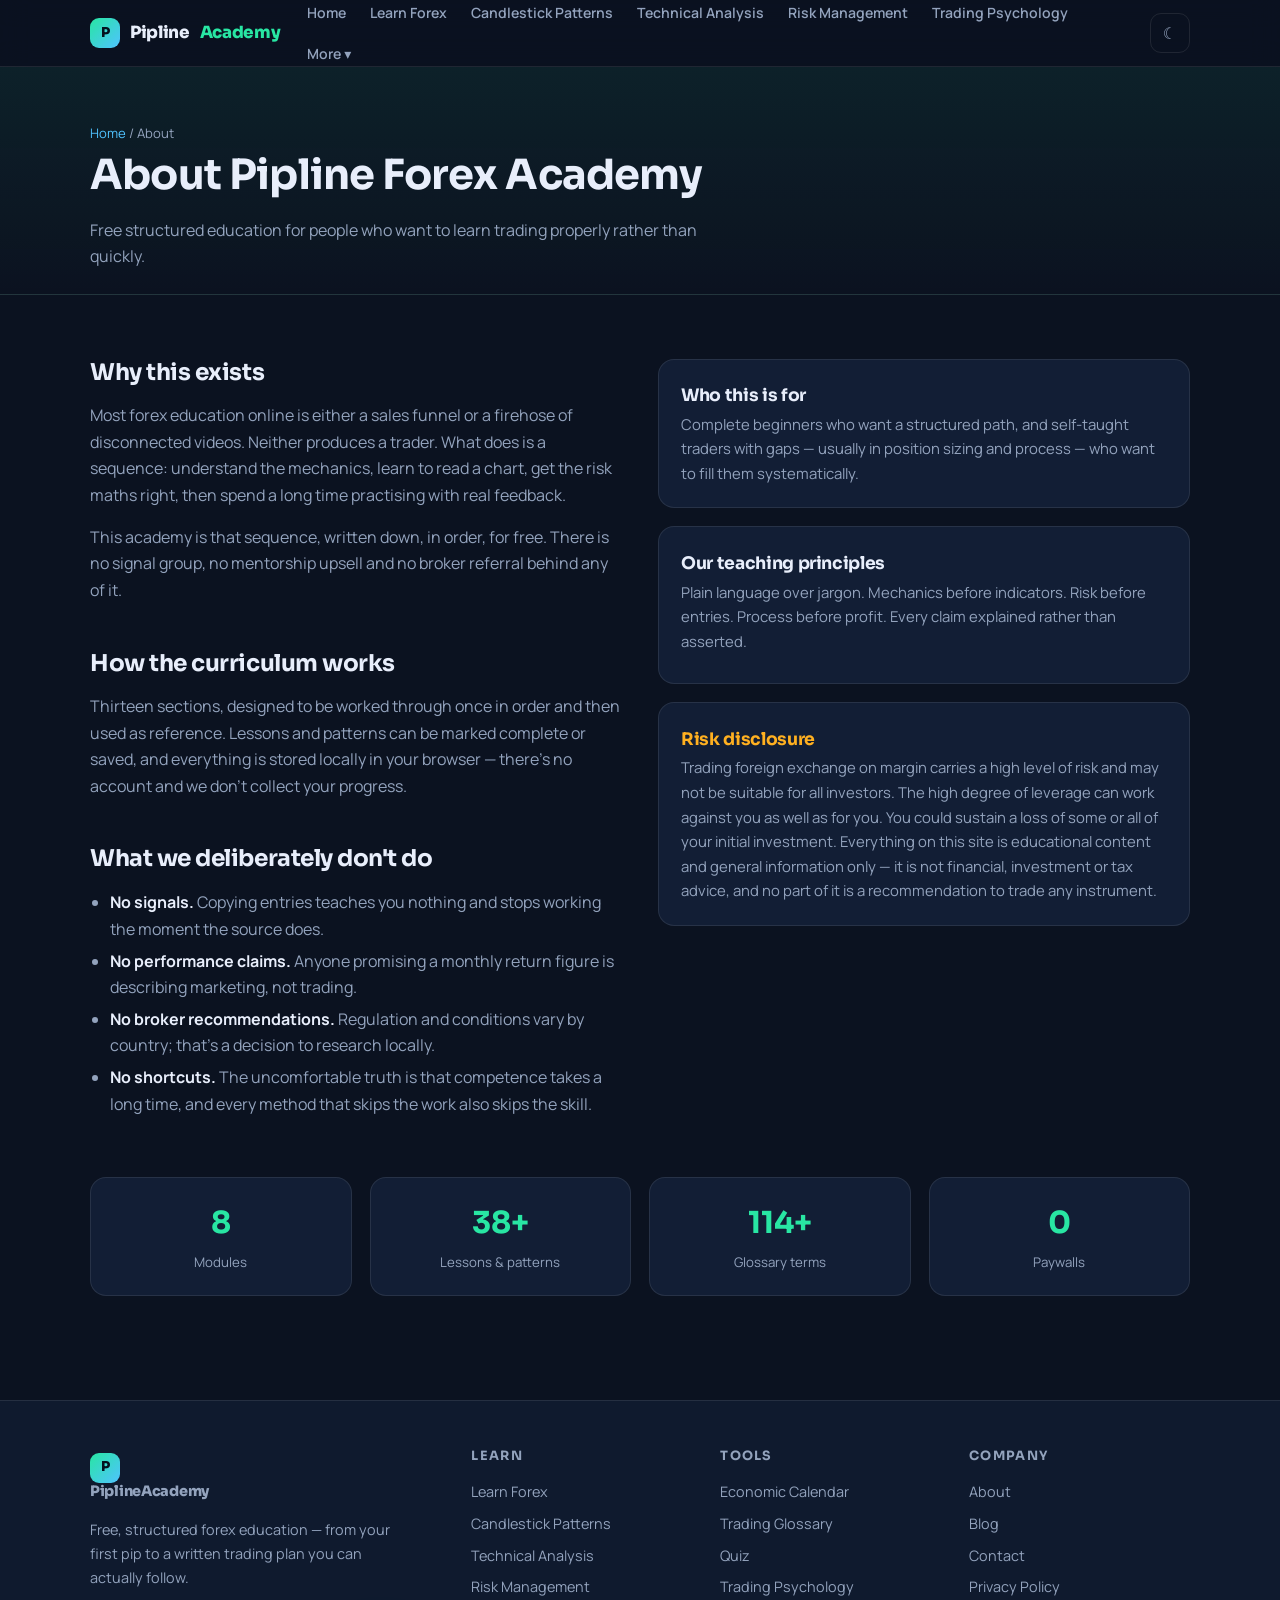
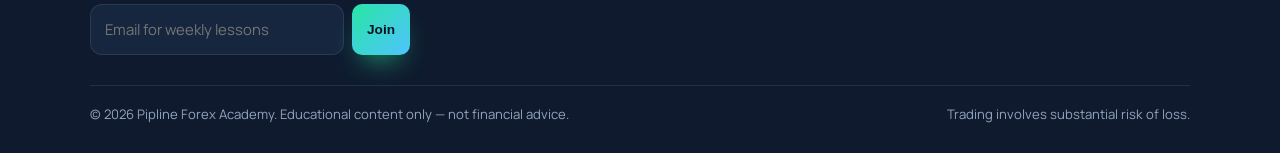
==== about.html @ 50367eed "Update about.html" ====
<!DOCTYPE html>
<html lang="en">
<head>
<meta charset="UTF-8" />
<meta name="viewport" content="width=device-width, initial-scale=1" />
<title>About | Pipline Forex Academy</title>
<meta name="description" content="Who Pipline Forex Academy is for, what we teach, how the curriculum is structured and what we deliberately don't do." />
<meta property="og:title" content="About | Pipline Forex Academy" />
<meta property="og:description" content="Who Pipline Forex Academy is for, what we teach, how the curriculum is structured and what we deliberately don't do." />
<meta property="og:type" content="website" />
<meta name="twitter:card" content="summary_large_image" />
<link rel="preconnect" href="https://fonts.googleapis.com" />
<link rel="icon" type="image/png" href="assests/icon.png">
<link rel="preconnect" href="https://fonts.gstatic.com" crossorigin />
<link href="https://fonts.googleapis.com/css2?family=Manrope:wght@400;600;700&family=Sora:wght@600;700;800&display=swap" rel="stylesheet" />
<link rel="stylesheet" href="assets/styles.css" />
</head>
<body>
<div id="readbar"></div>

<header class="site">
  <div class="container">
    <nav class="nav">
      <a class="brand" href="index.html"><span class="dot">P</span> Pipline<span style="color:var(--brand)">Academy</span></a>
      <div class="nav-links">
          <a href="index.html">Home</a>
          <a href="learn-forex.html">Learn Forex</a>
          <a href="candlestick-patterns.html">Candlestick Patterns</a>
          <a href="technical-analysis.html">Technical Analysis</a>
          <a href="risk-management.html">Risk Management</a>
          <a href="trading-psychology.html">Trading Psychology</a>
          <div class="nav-more">
            <button type="button">More ▾</button>
            <div class="dropdown">
            <a href="economic-calendar.html">Economic Calendar</a>
            <a href="glossary.html">Trading Glossary</a>
            <a href="quiz.html">Quiz</a>
            <a href="blog.html">Blog</a>
            <a href="about.html">About</a>
            <a href="contact.html">Contact</a>
            <a href="privacy.html">Privacy Policy</a>
            </div>
          </div>
      </div>
      <div style="margin-left:auto;display:flex;gap:8px;align-items:center">
        <button class="icon-btn" data-theme-toggle type="button">☾</button>
        <button class="icon-btn burger" id="burger" type="button" aria-label="Menu">☰</button>
      </div>
    </nav>
  </div>
</header>
<div class="scrim" id="scrim"></div>
<aside class="drawer" id="drawer">
      <a href="index.html">Home</a>
      <a href="learn-forex.html">Learn Forex</a>
      <a href="candlestick-patterns.html">Candlestick Patterns</a>
      <a href="technical-analysis.html">Technical Analysis</a>
      <a href="risk-management.html">Risk Management</a>
      <a href="trading-psychology.html">Trading Psychology</a>
      <a href="economic-calendar.html">Economic Calendar</a>
      <a href="glossary.html">Trading Glossary</a>
      <a href="quiz.html">Quiz</a>
      <a href="blog.html">Blog</a>
      <a href="about.html">About</a>
      <a href="contact.html">Contact</a>
      <a href="privacy.html">Privacy Policy</a>
</aside>

<main>
<section class="page-head">
  <div class="container">
    <div class="crumbs"><a href="index.html">Home</a> / About</div>
    <h1>About Pipline Forex Academy</h1>
    <p class="muted" style="max-width:66ch">Free structured education for people who want to learn trading properly rather than quickly.</p>
  </div>
</section>
<section class="section">
  <div class="container">
    <div class="grid g2" style="gap:36px;align-items:start">
      <div class="prose reveal">
        <h2 style="margin-top:0">Why this exists</h2>
        <p>Most forex education online is either a sales funnel or a firehose of disconnected videos. Neither produces a trader. What does is a sequence: understand the mechanics, learn to read a chart, get the risk maths right, then spend a long time practising with real feedback.</p>
        <p>This academy is that sequence, written down, in order, for free. There is no signal group, no mentorship upsell and no broker referral behind any of it.</p>
        <h2>How the curriculum works</h2>
        <p>Thirteen sections, designed to be worked through once in order and then used as reference. Lessons and patterns can be marked complete or saved, and everything is stored locally in your browser — there's no account and we don't collect your progress.</p>
        <h2>What we deliberately don't do</h2>
        <ul>
          <li><strong>No signals.</strong> Copying entries teaches you nothing and stops working the moment the source does.</li>
          <li><strong>No performance claims.</strong> Anyone promising a monthly return figure is describing marketing, not trading.</li>
          <li><strong>No broker recommendations.</strong> Regulation and conditions vary by country; that's a decision to research locally.</li>
          <li><strong>No shortcuts.</strong> The uncomfortable truth is that competence takes a long time, and every method that skips the work also skips the skill.</li>
        </ul>
      </div>
      <div>
        <div class="card reveal" style="margin-bottom:18px">
          <h3 class="mt-0">Who this is for</h3>
          <p>Complete beginners who want a structured path, and self-taught traders with gaps — usually in position sizing and process — who want to fill them systematically.</p>
        </div>
        <div class="card reveal" style="margin-bottom:18px">
          <h3 class="mt-0">Our teaching principles</h3>
          <p style="margin-bottom:8px">Plain language over jargon. Mechanics before indicators. Risk before entries. Process before profit. Every claim explained rather than asserted.</p>
        </div>
        <div class="card reveal">
          <h3 class="mt-0" style="color:var(--warn)">Risk disclosure</h3>
          <p>Trading foreign exchange on margin carries a high level of risk and may not be suitable for all investors. The high degree of leverage can work against you as well as for you. You could sustain a loss of some or all of your initial investment. Everything on this site is educational content and general information only — it is not financial, investment or tax advice, and no part of it is a recommendation to trade any instrument.</p>
        </div>
      </div>
    </div>

    <div class="grid g4 reveal" style="margin-top:44px">
      <div class="stat"><b data-count="13">0</b><span>Modules</span></div>
      <div class="stat"><b data-count="60" data-suffix="+">0</b><span>Lessons &amp; patterns</span></div>
      <div class="stat"><b data-count="180" data-suffix="+">0</b><span>Glossary terms</span></div>
      <div class="stat"><b data-count="0">0</b><span>Paywalls</span></div>
    </div>
  </div>
</section>
</main>

<footer class="site">
  <div class="container">
    <div class="foot-grid">
      <div>
        <a class="brand" href="index.html"><span class="dot">P</span> PiplineAcademy</a>
        <p class="muted" style="font-size:.9rem;max-width:36ch">Free, structured forex education — from your first pip to a written trading plan you can actually follow.</p>
        <form data-newsletter style="display:flex;gap:8px;max-width:320px">
          <input type="email" placeholder="Email for weekly lessons" aria-label="Email" />
          <button class="btn btn-primary btn-sm" type="submit">Join</button>
        </form>
      </div>
      <div><h4>Learn</h4><a href="learn-forex.html">Learn Forex</a><a href="candlestick-patterns.html">Candlestick Patterns</a><a href="technical-analysis.html">Technical Analysis</a><a href="risk-management.html">Risk Management</a></div>
      <div><h4>Tools</h4><a href="economic-calendar.html">Economic Calendar</a><a href="glossary.html">Trading Glossary</a><a href="quiz.html">Quiz</a><a href="trading-psychology.html">Trading Psychology</a></div>
      <div><h4>Company</h4><a href="about.html">About</a><a href="blog.html">Blog</a><a href="contact.html">Contact</a><a href="privacy.html">Privacy Policy</a></div>
    </div>
    <div class="foot-bottom">
      <span>&copy; <span data-year></span> Pipline Forex Academy. Educational content only — not financial advice.</span>
      <span>Trading involves substantial risk of loss.</span>
    </div>
  </div>
</footer>

<button id="totop" title="Back to top">↑</button>
<div id="toasts"></div>
<script src="assets/app.js"></script>

</body>
</html>
---- assets/styles.css ----
/* Pipline Forex Academy — shared styles */
:root{
  --bg:#0b1220;
  --bg-2:#0f1a2e;
  --surface:#121e35;
  --surface-2:#17263f;
  --border:rgba(255,255,255,.09);
  --text:#e8eefb;
  --muted:#93a3bd;
  --brand:#28e6a3;
  --brand-2:#4fc3ff;
  --warn:#ffb020;
  --danger:#ff5c72;
  --radius:16px;
  --shadow:0 20px 50px -24px rgba(0,0,0,.75);
  --maxw:1140px;
  --font:"Sora",ui-sans-serif,system-ui,-apple-system,"Segoe UI",sans-serif;
  --font-body:"Manrope",ui-sans-serif,system-ui,-apple-system,"Segoe UI",sans-serif;
}
[data-theme="light"]{
  --bg:#f5f8fc;
  --bg-2:#eaf0f8;
  --surface:#ffffff;
  --surface-2:#f2f6fb;
  --border:rgba(12,26,48,.12);
  --text:#0d1a2e;
  --muted:#57677f;
  --shadow:0 18px 40px -26px rgba(13,26,46,.45);
}
*{box-sizing:border-box}
html{scroll-behavior:smooth}
body{
  margin:0;background:var(--bg);color:var(--text);
  font-family:var(--font-body);line-height:1.65;
  -webkit-font-smoothing:antialiased;
}
h1,h2,h3,h4,.brand{font-family:var(--font);line-height:1.2;letter-spacing:-.02em}
a{color:var(--brand-2);text-decoration:none}
a:hover{text-decoration:underline}
img{max-width:100%}
.container{max-width:var(--maxw);margin:0 auto;padding:0 20px}
.section{padding:64px 0}
.section-sm{padding:36px 0}
.muted{color:var(--muted)}
.center{text-align:center}
.mt-0{margin-top:0}.mb-0{margin-bottom:0}

/* progress bar */
#readbar{position:fixed;top:0;left:0;height:3px;width:0;background:linear-gradient(90deg,var(--brand),var(--brand-2));z-index:120;transition:width .1s linear}

/* header */
header.site{position:sticky;top:0;z-index:100;background:color-mix(in srgb,var(--bg) 88%,transparent);backdrop-filter:blur(14px);border-bottom:1px solid var(--border)}
.nav{display:flex;align-items:center;gap:16px;height:66px}
.brand{display:flex;align-items:center;gap:10px;font-weight:800;font-size:1.05rem;color:var(--text)}
.brand:hover{text-decoration:none}
.brand .dot{width:30px;height:30px;border-radius:9px;background:linear-gradient(135deg,var(--brand),var(--brand-2));display:grid;place-items:center;color:#04121f;font-weight:900;font-size:.85rem}
.nav-links{display:flex;align-items:center;gap:2px;margin-left:auto;flex-wrap:wrap}
.nav-links a{padding:8px 11px;border-radius:10px;color:var(--muted);font-size:.88rem;font-weight:600}
.nav-links a:hover{color:var(--text);background:var(--surface-2);text-decoration:none}
.nav-links a.active{color:var(--brand);background:color-mix(in srgb,var(--brand) 12%,transparent)}
.nav-more{position:relative}
.nav-more>button{all:unset;cursor:pointer;padding:8px 11px;border-radius:10px;color:var(--muted);font-size:.88rem;font-weight:600}
.nav-more>button:hover{color:var(--text);background:var(--surface-2)}
.dropdown{position:absolute;right:0;top:calc(100% + 8px);min-width:220px;background:var(--surface);border:1px solid var(--border);border-radius:14px;box-shadow:var(--shadow);padding:8px;display:none}
.dropdown.open{display:block;animation:pop .16s ease-out}
.dropdown a{display:block;padding:9px 12px;border-radius:9px;color:var(--muted);font-size:.9rem;font-weight:600}
.dropdown a:hover{background:var(--surface-2);color:var(--text);text-decoration:none}
@keyframes pop{from{opacity:0;transform:translateY(-6px)}to{opacity:1;transform:none}}
.icon-btn{all:unset;cursor:pointer;width:38px;height:38px;border-radius:11px;display:grid;place-items:center;border:1px solid var(--border);color:var(--muted)}
.icon-btn:hover{color:var(--text);background:var(--surface-2)}
.burger{display:none}

/* mobile drawer */
.drawer{position:fixed;inset:66px 0 0 auto;width:min(320px,86vw);background:var(--surface);border-left:1px solid var(--border);transform:translateX(110%);transition:transform .28s cubic-bezier(.4,0,.2,1);z-index:110;padding:16px;overflow:auto}
.drawer.open{transform:none}
.drawer a{display:block;padding:12px 14px;border-radius:12px;color:var(--muted);font-weight:600}
.drawer a.active{color:var(--brand);background:color-mix(in srgb,var(--brand) 12%,transparent)}
.scrim{position:fixed;inset:0;background:rgba(3,8,16,.6);opacity:0;pointer-events:none;transition:opacity .25s;z-index:105}
.scrim.open{opacity:1;pointer-events:auto}

/* hero */
.hero{position:relative;overflow:hidden;padding:88px 0 72px;background:
  radial-gradient(900px 420px at 15% -10%,color-mix(in srgb,var(--brand) 22%,transparent),transparent 65%),
  radial-gradient(800px 400px at 90% 0%,color-mix(in srgb,var(--brand-2) 18%,transparent),transparent 60%)}
.hero h1{font-size:clamp(2.1rem,5vw,3.4rem);margin:.2em 0}
.hero p.lead{font-size:1.1rem;color:var(--muted);max-width:60ch}
.eyebrow{display:inline-flex;align-items:center;gap:8px;font-size:.78rem;font-weight:700;letter-spacing:.12em;text-transform:uppercase;color:var(--brand);background:color-mix(in srgb,var(--brand) 12%,transparent);border:1px solid color-mix(in srgb,var(--brand) 28%,transparent);padding:6px 12px;border-radius:999px}
.page-head{padding:56px 0 8px;border-bottom:1px solid var(--border);background:linear-gradient(180deg,color-mix(in srgb,var(--brand) 7%,transparent),transparent)}
.page-head h1{font-size:clamp(1.8rem,4vw,2.6rem);margin:.15em 0}
.crumbs{font-size:.82rem;color:var(--muted)}

/* buttons */
.btn{display:inline-flex;align-items:center;gap:8px;padding:12px 20px;border-radius:12px;font-weight:700;font-size:.94rem;cursor:pointer;border:1px solid transparent;transition:transform .15s,box-shadow .2s,background .2s}
.btn:hover{text-decoration:none;transform:translateY(-2px)}
.btn-primary{background:linear-gradient(135deg,var(--brand),var(--brand-2));color:#04121f;box-shadow:0 14px 30px -14px var(--brand)}
.btn-ghost{border-color:var(--border);color:var(--text);background:var(--surface-2)}
.btn-sm{padding:8px 14px;font-size:.85rem;border-radius:10px}
.btn:disabled{opacity:.45;cursor:not-allowed;transform:none}

/* cards + grid */
.grid{display:grid;gap:18px}
.g2{grid-template-columns:repeat(2,1fr)}
.g3{grid-template-columns:repeat(3,1fr)}
.g4{grid-template-columns:repeat(4,1fr)}
.card{background:var(--surface);border:1px solid var(--border);border-radius:var(--radius);padding:22px;transition:border-color .25s,transform .25s,box-shadow .25s}
.card:hover{border-color:color-mix(in srgb,var(--brand) 45%,transparent);transform:translateY(-3px);box-shadow:var(--shadow)}
.card h3{margin:.2em 0 .35em;font-size:1.08rem}
.card p{margin:0;color:var(--muted);font-size:.93rem}
a.card{color:inherit;display:block}
a.card:hover{text-decoration:none}
.ico{width:42px;height:42px;border-radius:12px;display:grid;place-items:center;background:color-mix(in srgb,var(--brand) 14%,transparent);color:var(--brand);font-size:1.15rem;margin-bottom:6px}
.tag{display:inline-block;font-size:.72rem;font-weight:700;letter-spacing:.06em;text-transform:uppercase;padding:4px 9px;border-radius:999px;background:var(--surface-2);border:1px solid var(--border);color:var(--muted)}
.tag.green{color:var(--brand);border-color:color-mix(in srgb,var(--brand) 35%,transparent)}
.tag.amber{color:var(--warn);border-color:color-mix(in srgb,var(--warn) 35%,transparent)}
.tag.red{color:var(--danger);border-color:color-mix(in srgb,var(--danger) 35%,transparent)}

/* prose */
.prose{max-width:74ch}
.prose h2{margin:2em 0 .5em;font-size:1.45rem}
.prose h3{margin:1.6em 0 .4em;font-size:1.12rem}
.prose p,.prose li{color:var(--muted)}
.prose strong{color:var(--text)}
.prose ul,.prose ol{padding-left:20px}
.prose li{margin:.35em 0}
.callout{border-left:3px solid var(--brand);background:var(--surface);padding:14px 18px;border-radius:0 12px 12px 0;margin:22px 0}
.callout p{margin:0}

/* layout with sidebar */
.with-aside{display:grid;grid-template-columns:1fr 280px;gap:36px;align-items:start}
.aside{position:sticky;top:86px;background:var(--surface);border:1px solid var(--border);border-radius:var(--radius);padding:18px}
.toc a{display:block;padding:7px 10px;border-radius:9px;font-size:.88rem;color:var(--muted)}
.toc a:hover,.toc a.active{background:var(--surface-2);color:var(--brand);text-decoration:none}

/* table */
.table-wrap{overflow:auto;border:1px solid var(--border);border-radius:var(--radius);background:var(--surface)}
table{width:100%;border-collapse:collapse;font-size:.92rem;min-width:560px}
th,td{padding:12px 14px;text-align:left;border-bottom:1px solid var(--border)}
th{color:var(--muted);font-size:.76rem;text-transform:uppercase;letter-spacing:.08em;cursor:pointer;user-select:none;white-space:nowrap}
th[data-sort]:hover{color:var(--brand)}
tbody tr:hover{background:var(--surface-2)}
tbody tr:last-child td{border-bottom:0}

/* inputs */
input,select,textarea{width:100%;padding:12px 14px;border-radius:12px;background:var(--surface-2);border:1px solid var(--border);color:var(--text);font:inherit;font-size:.93rem;outline:none}
input:focus,select:focus,textarea:focus{border-color:var(--brand);box-shadow:0 0 0 3px color-mix(in srgb,var(--brand) 18%,transparent)}
label{display:block;font-size:.85rem;font-weight:700;margin-bottom:6px}
.field{margin-bottom:16px}
.err{color:var(--danger);font-size:.8rem;margin-top:5px;display:none}
.field.invalid .err{display:block}
.field.invalid input,.field.invalid textarea{border-color:var(--danger)}

/* accordion */
.acc{border:1px solid var(--border);border-radius:14px;background:var(--surface);overflow:hidden;margin-bottom:10px}
.acc>button{all:unset;cursor:pointer;display:flex;justify-content:space-between;align-items:center;gap:12px;width:100%;padding:16px 18px;font-weight:700;box-sizing:border-box}
.acc>button:hover{background:var(--surface-2)}
.acc .body{max-height:0;overflow:hidden;transition:max-height .3s ease}
.acc .body>div{padding:0 18px 16px;color:var(--muted);font-size:.93rem}
.acc.open .chev{transform:rotate(180deg)}
.chev{transition:transform .3s;color:var(--muted)}

/* misc */
.stat{background:var(--surface);border:1px solid var(--border);border-radius:var(--radius);padding:20px;text-align:center}
.stat b{display:block;font-family:var(--font);font-size:1.9rem;color:var(--brand)}
.stat span{font-size:.83rem;color:var(--muted)}
.pill-row{display:flex;flex-wrap:wrap;gap:8px}
.pill{cursor:pointer;padding:7px 14px;border-radius:999px;border:1px solid var(--border);background:var(--surface);font-size:.85rem;font-weight:600;color:var(--muted);transition:.2s}
.pill:hover{color:var(--text)}
.pill.active{background:color-mix(in srgb,var(--brand) 16%,transparent);border-color:var(--brand);color:var(--brand)}
.bar{height:8px;border-radius:99px;background:var(--surface-2);overflow:hidden}
.bar>i{display:block;height:100%;background:linear-gradient(90deg,var(--brand),var(--brand-2));width:0;transition:width .5s ease}
.reveal{opacity:0;transform:translateY(22px)}
.reveal.in{opacity:1;transform:none;transition:opacity .6s ease,transform .6s cubic-bezier(.2,.7,.3,1)}

/* footer */
footer.site{border-top:1px solid var(--border);background:var(--bg-2);padding:48px 0 28px;margin-top:40px}
.foot-grid{display:grid;grid-template-columns:1.6fr 1fr 1fr 1fr;gap:28px}
.foot-grid h4{font-size:.8rem;text-transform:uppercase;letter-spacing:.1em;color:var(--muted);margin:0 0 12px}
.foot-grid a{display:block;color:var(--muted);font-size:.9rem;padding:4px 0}
.foot-grid a:hover{color:var(--brand)}
.foot-bottom{margin-top:30px;padding-top:18px;border-top:1px solid var(--border);display:flex;justify-content:space-between;gap:14px;flex-wrap:wrap;font-size:.82rem;color:var(--muted)}

/* toast */
#toasts{position:fixed;right:18px;bottom:18px;display:flex;flex-direction:column;gap:10px;z-index:200}
.toast{background:var(--surface);border:1px solid var(--border);border-left:3px solid var(--brand);border-radius:12px;padding:12px 16px;box-shadow:var(--shadow);font-size:.9rem;animation:slidein .3s ease-out;max-width:320px}
.toast.bad{border-left-color:var(--danger)}
@keyframes slidein{from{opacity:0;transform:translateX(30px)}to{opacity:1;transform:none}}

/* back to top */
#totop{position:fixed;right:18px;bottom:18px;width:44px;height:44px;border-radius:50%;border:1px solid var(--border);background:var(--surface);color:var(--text);display:grid;place-items:center;cursor:pointer;opacity:0;pointer-events:none;transition:.25s;z-index:90}
#totop.show{opacity:1;pointer-events:auto}
#totop:hover{background:var(--brand);color:#04121f}

@media(max-width:980px){
  .g4{grid-template-columns:repeat(2,1fr)}
  .g3{grid-template-columns:repeat(2,1fr)}
  .with-aside{grid-template-columns:1fr}
  .aside{position:static}
  .foot-grid{grid-template-columns:1fr 1fr}
}
@media(max-width:760px){
  .nav-links,.nav-more{display:none}
  .burger{display:grid}
  .g2,.g3,.g4{grid-template-columns:1fr}
  .section{padding:44px 0}
}
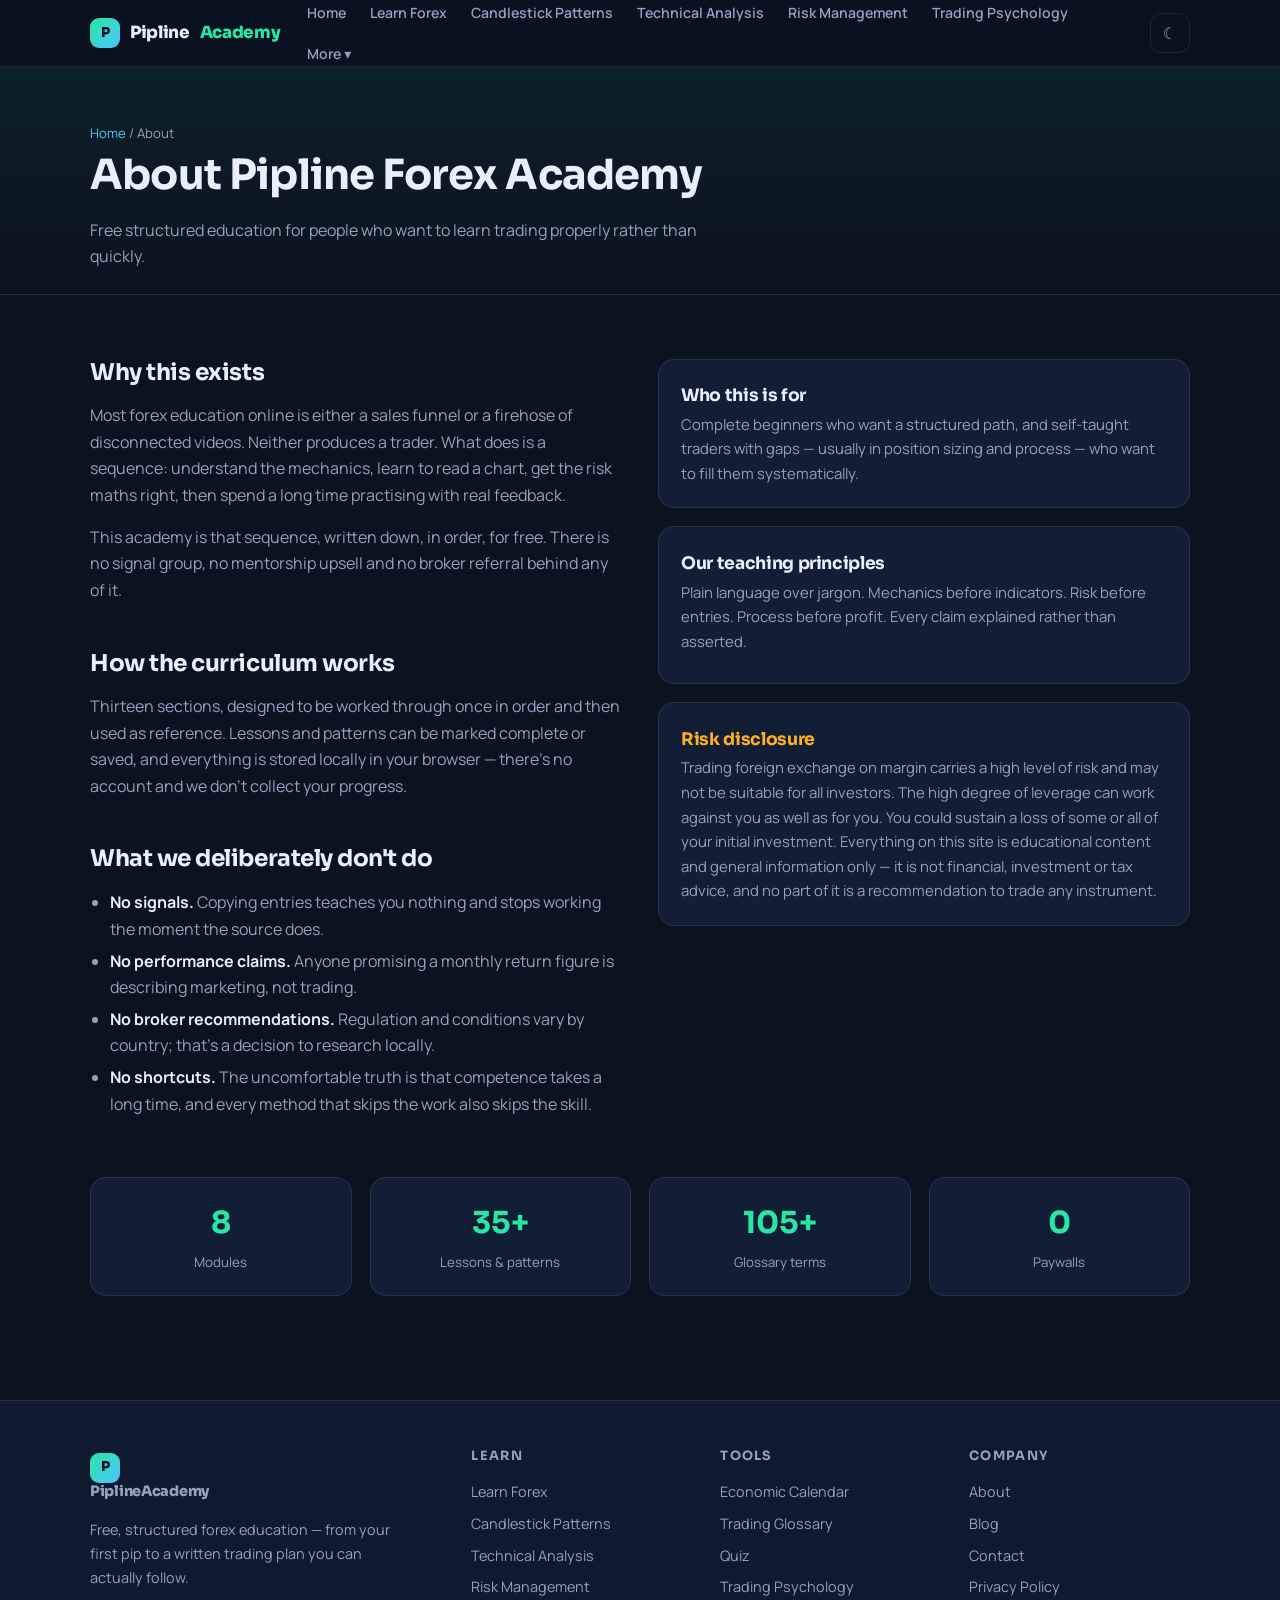
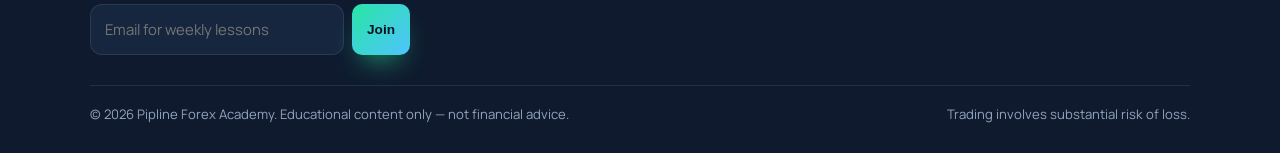
==== commit 202ddf1f: "Update about.html" ====
--- a/about.html
+++ b/about.html
@@ -10,7 +10,7 @@
 <meta property="og:type" content="website" />
 <meta name="twitter:card" content="summary_large_image" />
 <link rel="preconnect" href="https://fonts.googleapis.com" />
-<link rel="icon" type="image/png" href="assests/icon.png">
+<link rel="icon" type="image/png" href="assets/icon.png">
 <link rel="preconnect" href="https://fonts.gstatic.com" crossorigin />
 <link href="https://fonts.googleapis.com/css2?family=Manrope:wght@400;600;700&family=Sora:wght@600;700;800&display=swap" rel="stylesheet" />
 <link rel="stylesheet" href="assets/styles.css" />
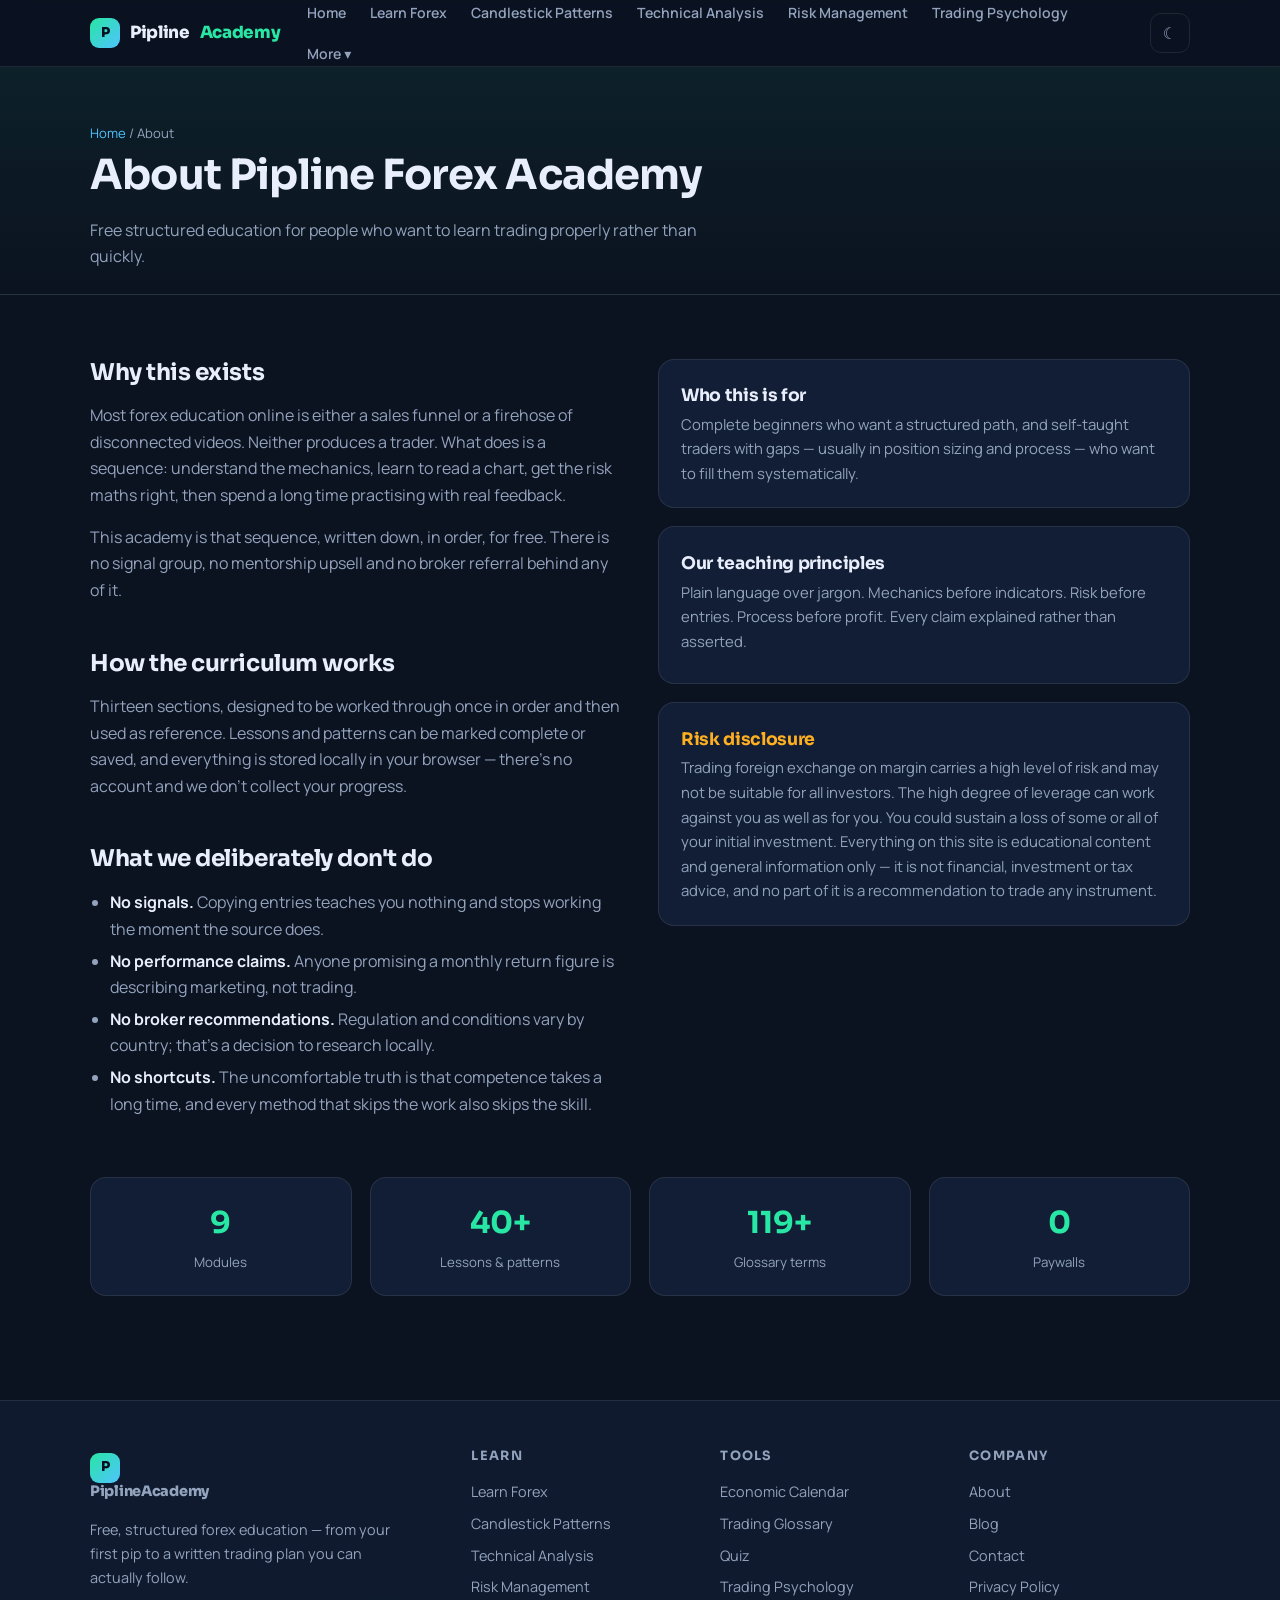
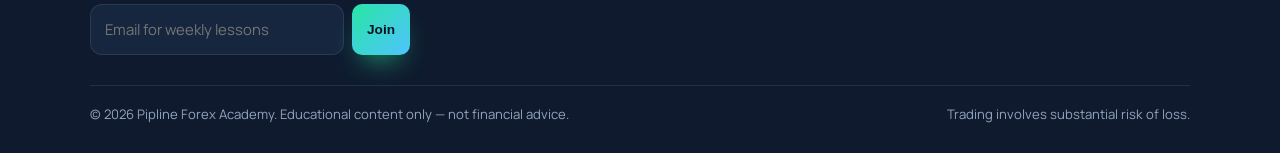
==== commit f9c6c204: "Update about.html" ====
--- a/about.html
+++ b/about.html
@@ -2,7 +2,7 @@
 <html lang="en">
 <head>
 <meta charset="UTF-8" />
-<meta name="viewport" content="width=device-width, initial-scale=1" />
+<meta name="viewport" content="width=device-width, initial-scale=1.0, maximum-scale=1, user-scalable=0">
 <title>About | Pipline Forex Academy</title>
 <meta name="description" content="Who Pipline Forex Academy is for, what we teach, how the curriculum is structured and what we deliberately don't do." />
 <meta property="og:title" content="About | Pipline Forex Academy" />
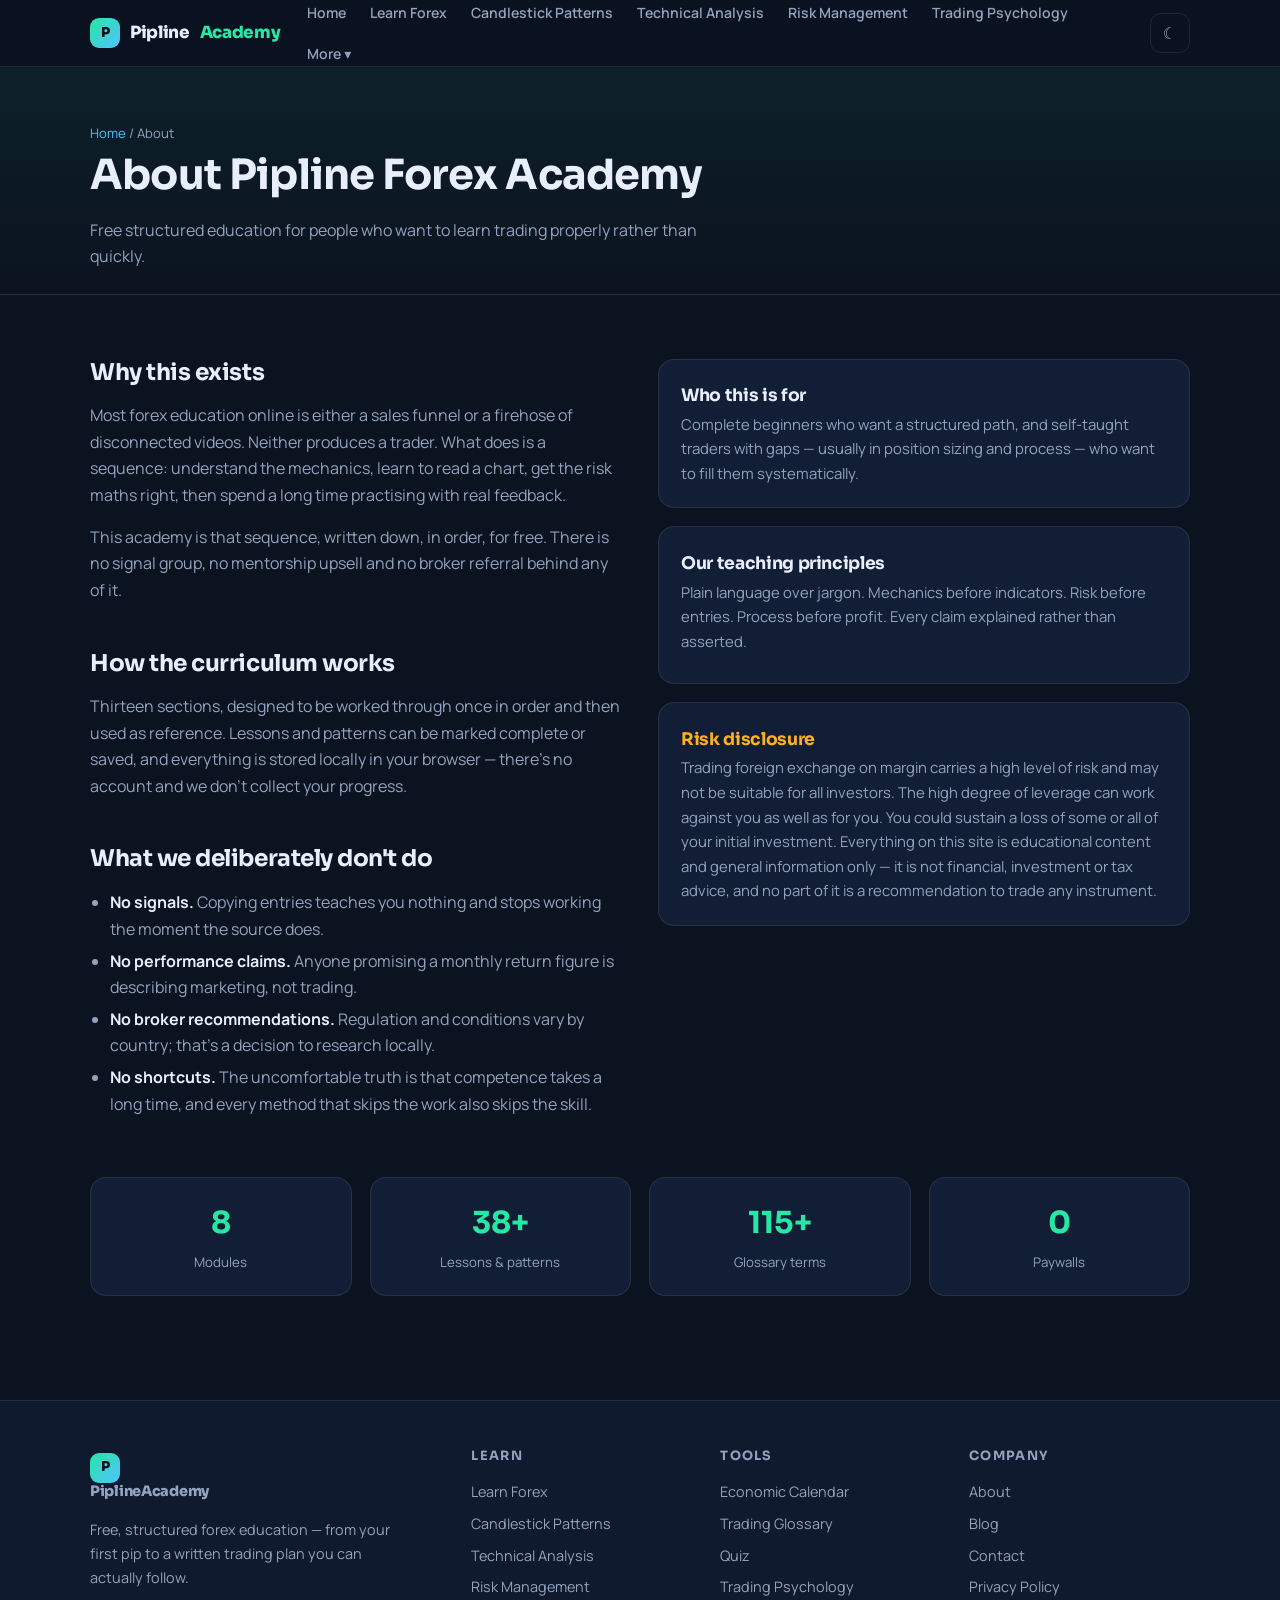
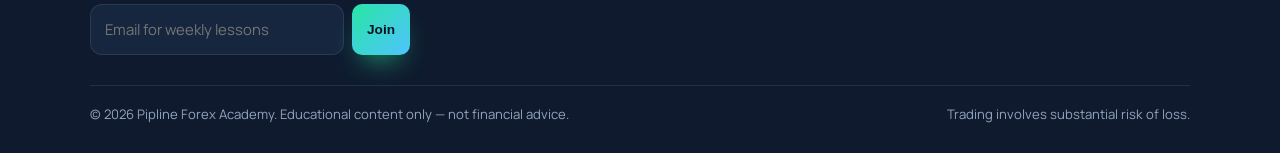
==== commit 95eebd06: "Update about.html" ====
--- a/about.html
+++ b/about.html
@@ -57,7 +57,6 @@
       <a href="technical-analysis.html">Technical Analysis</a>
       <a href="risk-management.html">Risk Management</a>
       <a href="trading-psychology.html">Trading Psychology</a>
-      <a href="economic-calendar.html">Economic Calendar</a>
       <a href="glossary.html">Trading Glossary</a>
       <a href="quiz.html">Quiz</a>
       <a href="blog.html">Blog</a>
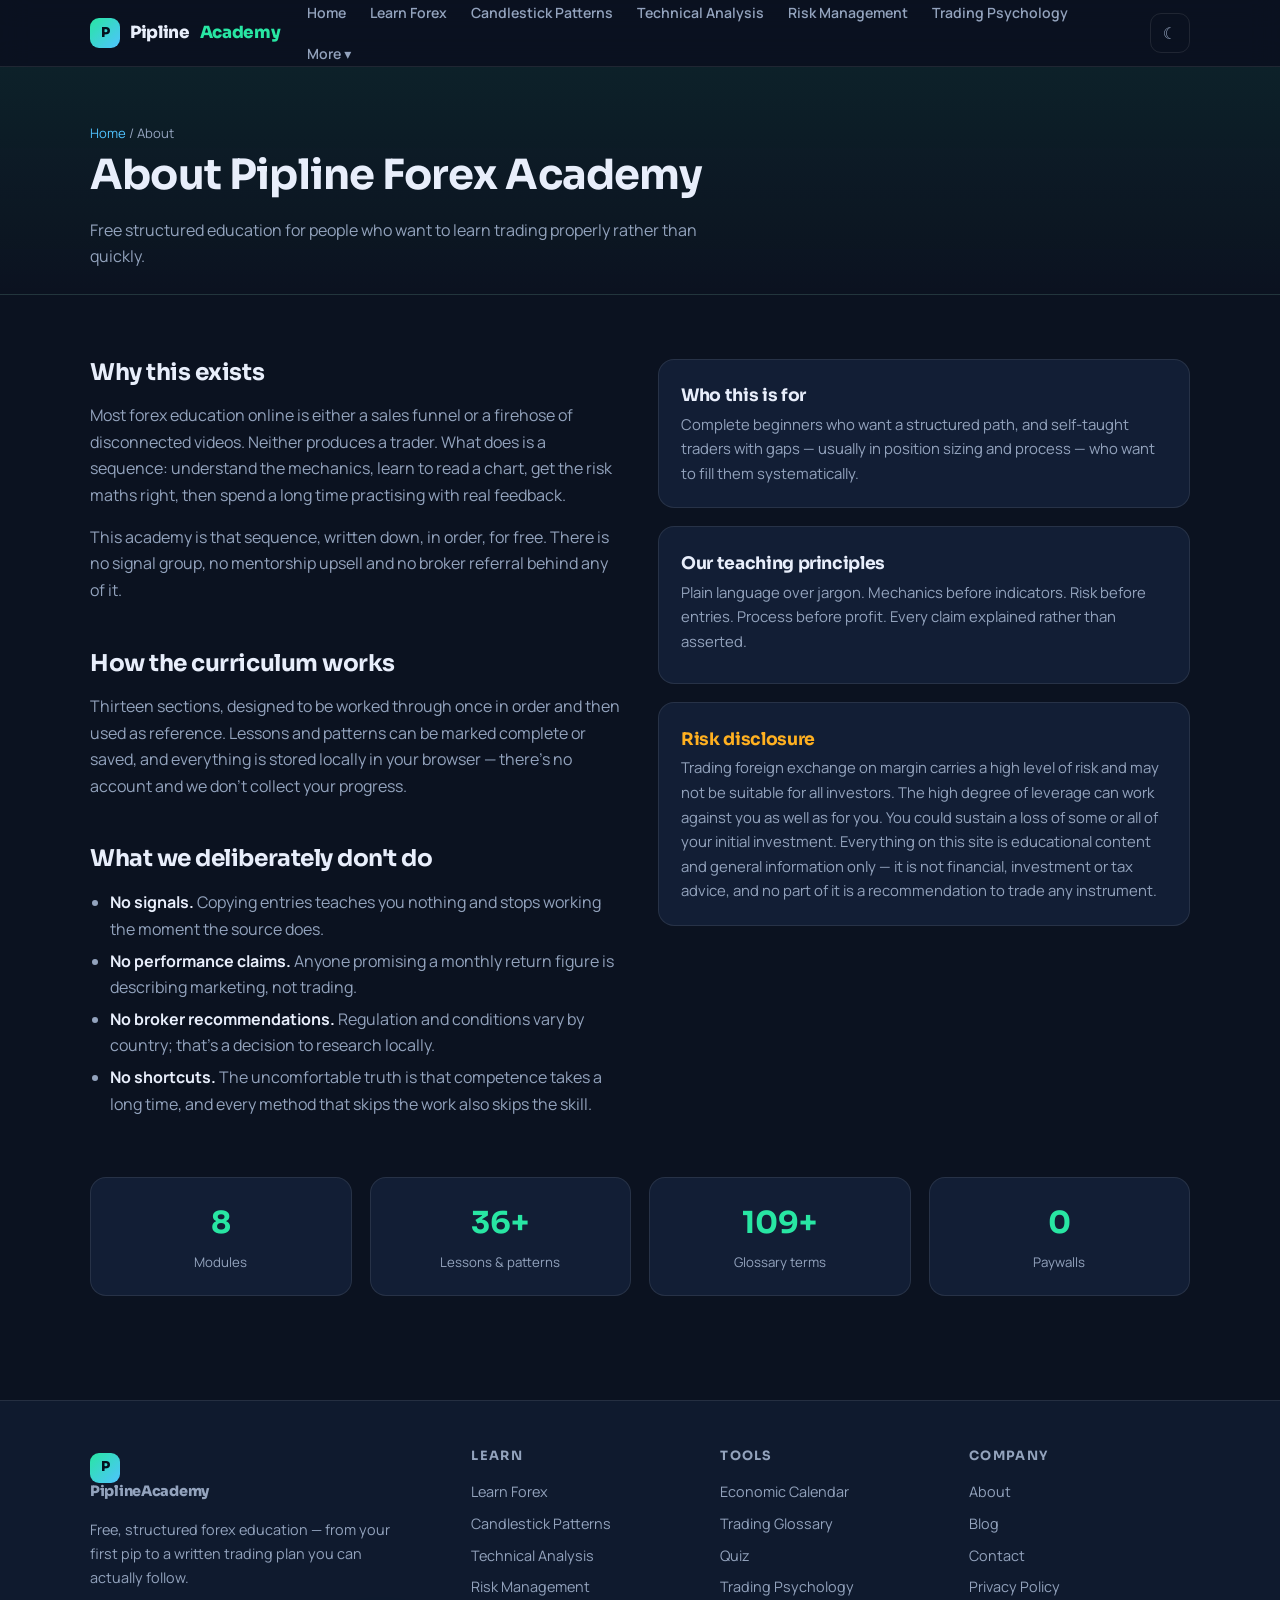
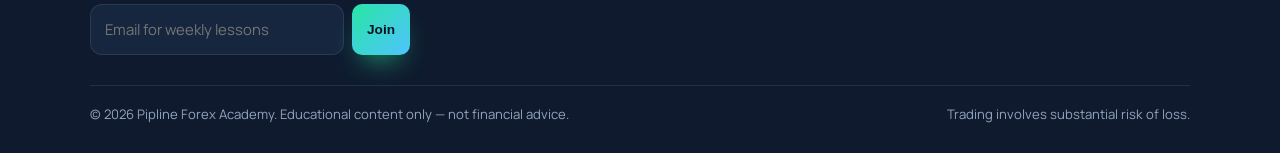
==== commit f4a2725e: "Update about.html" ====
--- a/about.html
+++ b/about.html
@@ -1,6 +1,6 @@
 <!DOCTYPE html>
 <html lang="en">
-<head>
+<head> 
 <meta charset="UTF-8" />
 <meta name="viewport" content="width=device-width, initial-scale=1.0, maximum-scale=1, user-scalable=0">
 <title>About | Pipline Forex Academy</title>
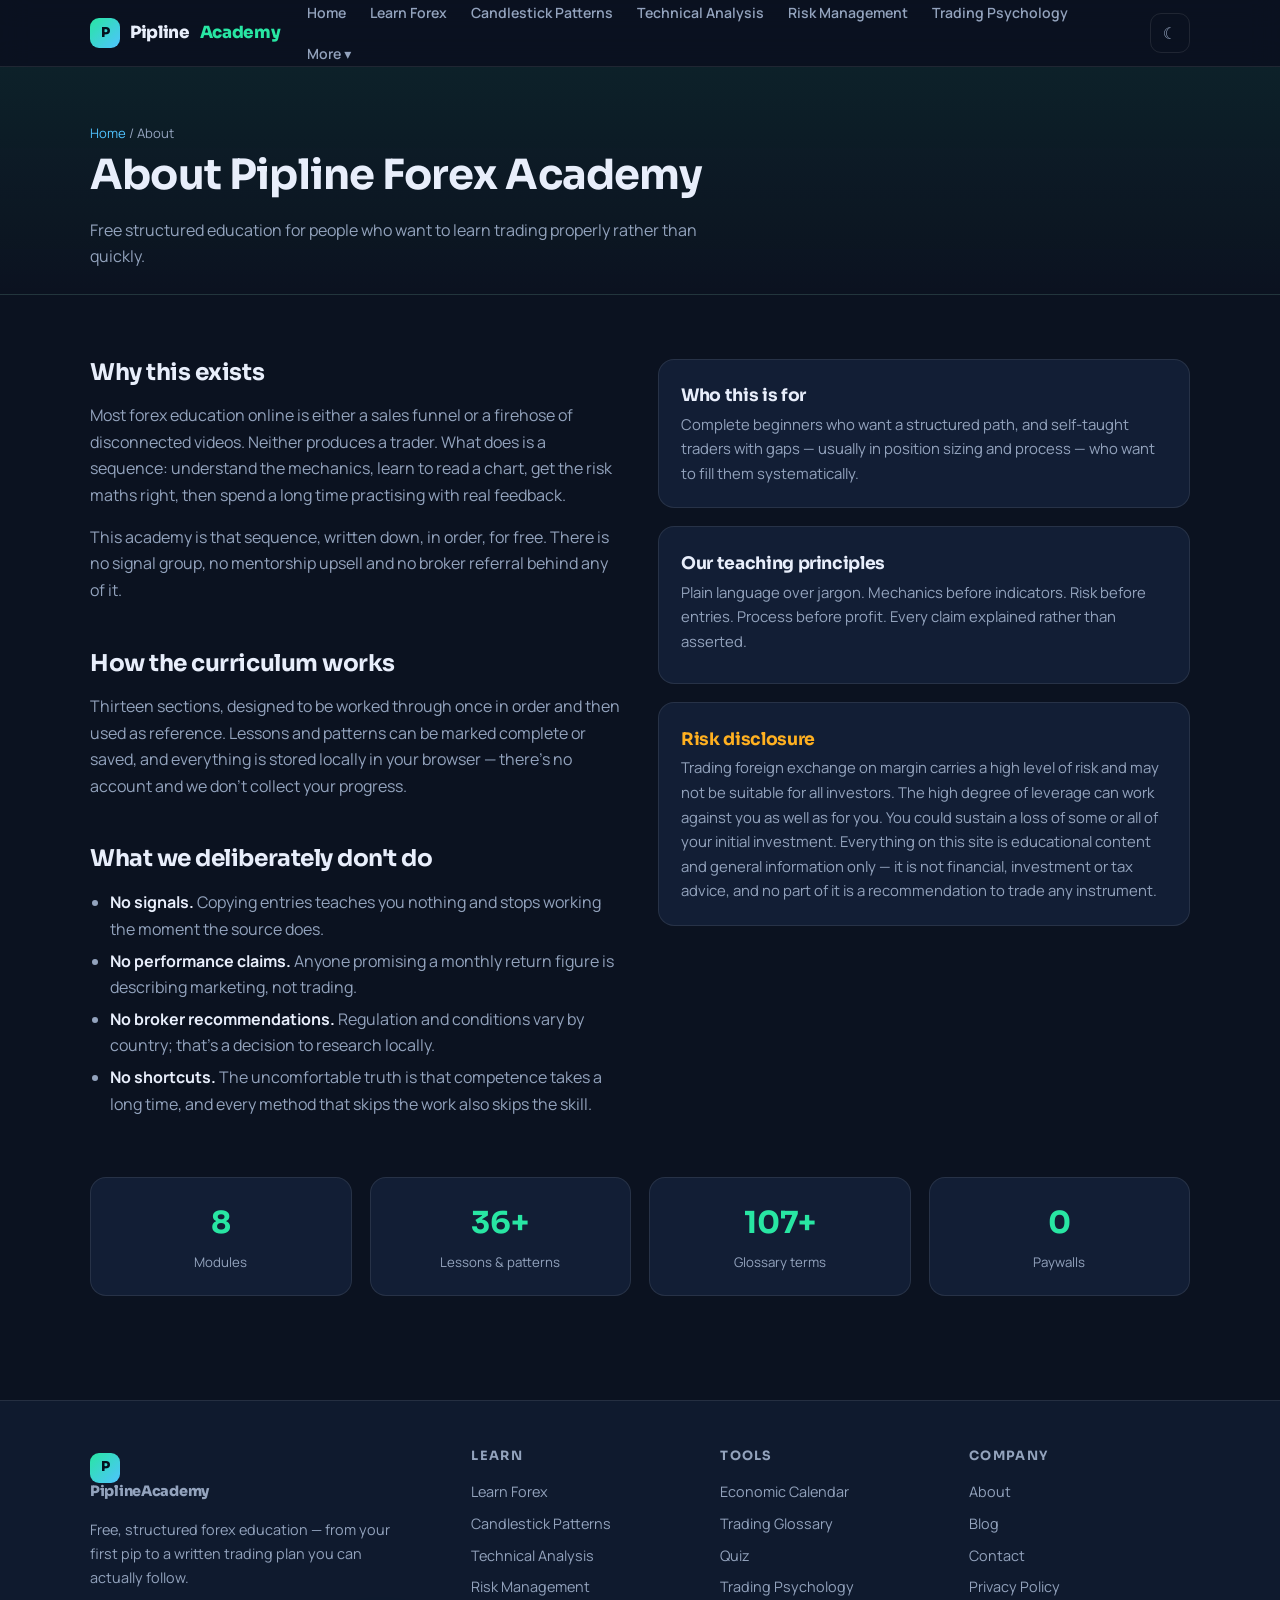
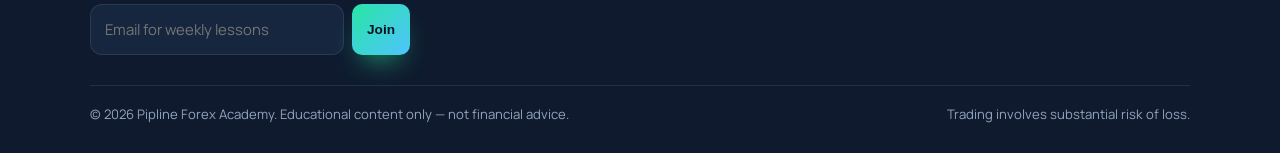
==== commit 78172899: "Update about.html" ====
--- a/about.html
+++ b/about.html
@@ -32,7 +32,6 @@
           <div class="nav-more">
             <button type="button">More ▾</button>
             <div class="dropdown">
-            <a href="economic-calendar.html">Economic Calendar</a>
             <a href="glossary.html">Trading Glossary</a>
             <a href="quiz.html">Quiz</a>
             <a href="blog.html">Blog</a>
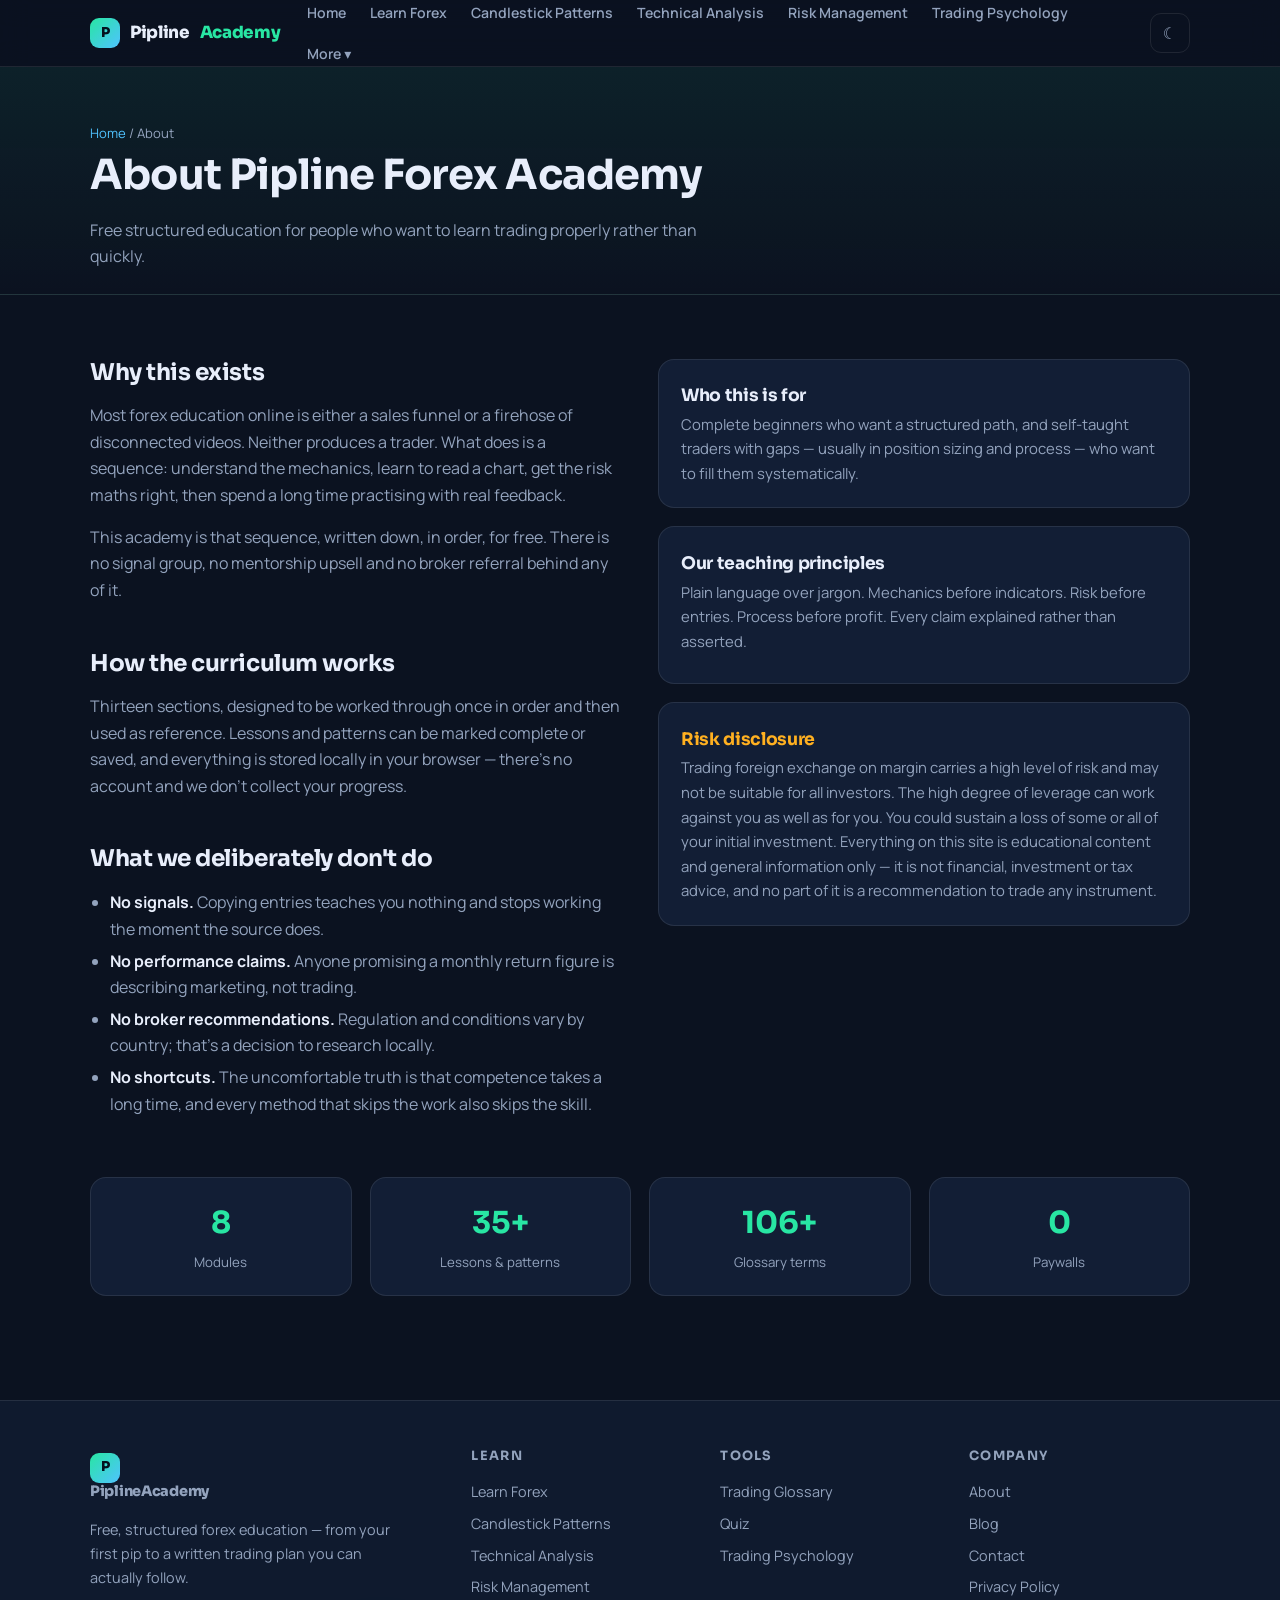
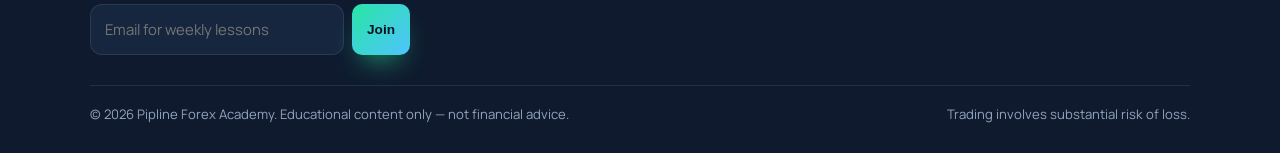
==== commit 5446db44: "Update about.html" ====
--- a/about.html
+++ b/about.html
@@ -127,7 +127,7 @@
         </form>
       </div>
       <div><h4>Learn</h4><a href="learn-forex.html">Learn Forex</a><a href="candlestick-patterns.html">Candlestick Patterns</a><a href="technical-analysis.html">Technical Analysis</a><a href="risk-management.html">Risk Management</a></div>
-      <div><h4>Tools</h4><a href="economic-calendar.html">Economic Calendar</a><a href="glossary.html">Trading Glossary</a><a href="quiz.html">Quiz</a><a href="trading-psychology.html">Trading Psychology</a></div>
+      <div><h4>Tools</h4><a href="glossary.html">Trading Glossary</a><a href="quiz.html">Quiz</a><a href="trading-psychology.html">Trading Psychology</a></div>
       <div><h4>Company</h4><a href="about.html">About</a><a href="blog.html">Blog</a><a href="contact.html">Contact</a><a href="privacy.html">Privacy Policy</a></div>
     </div>
     <div class="foot-bottom">
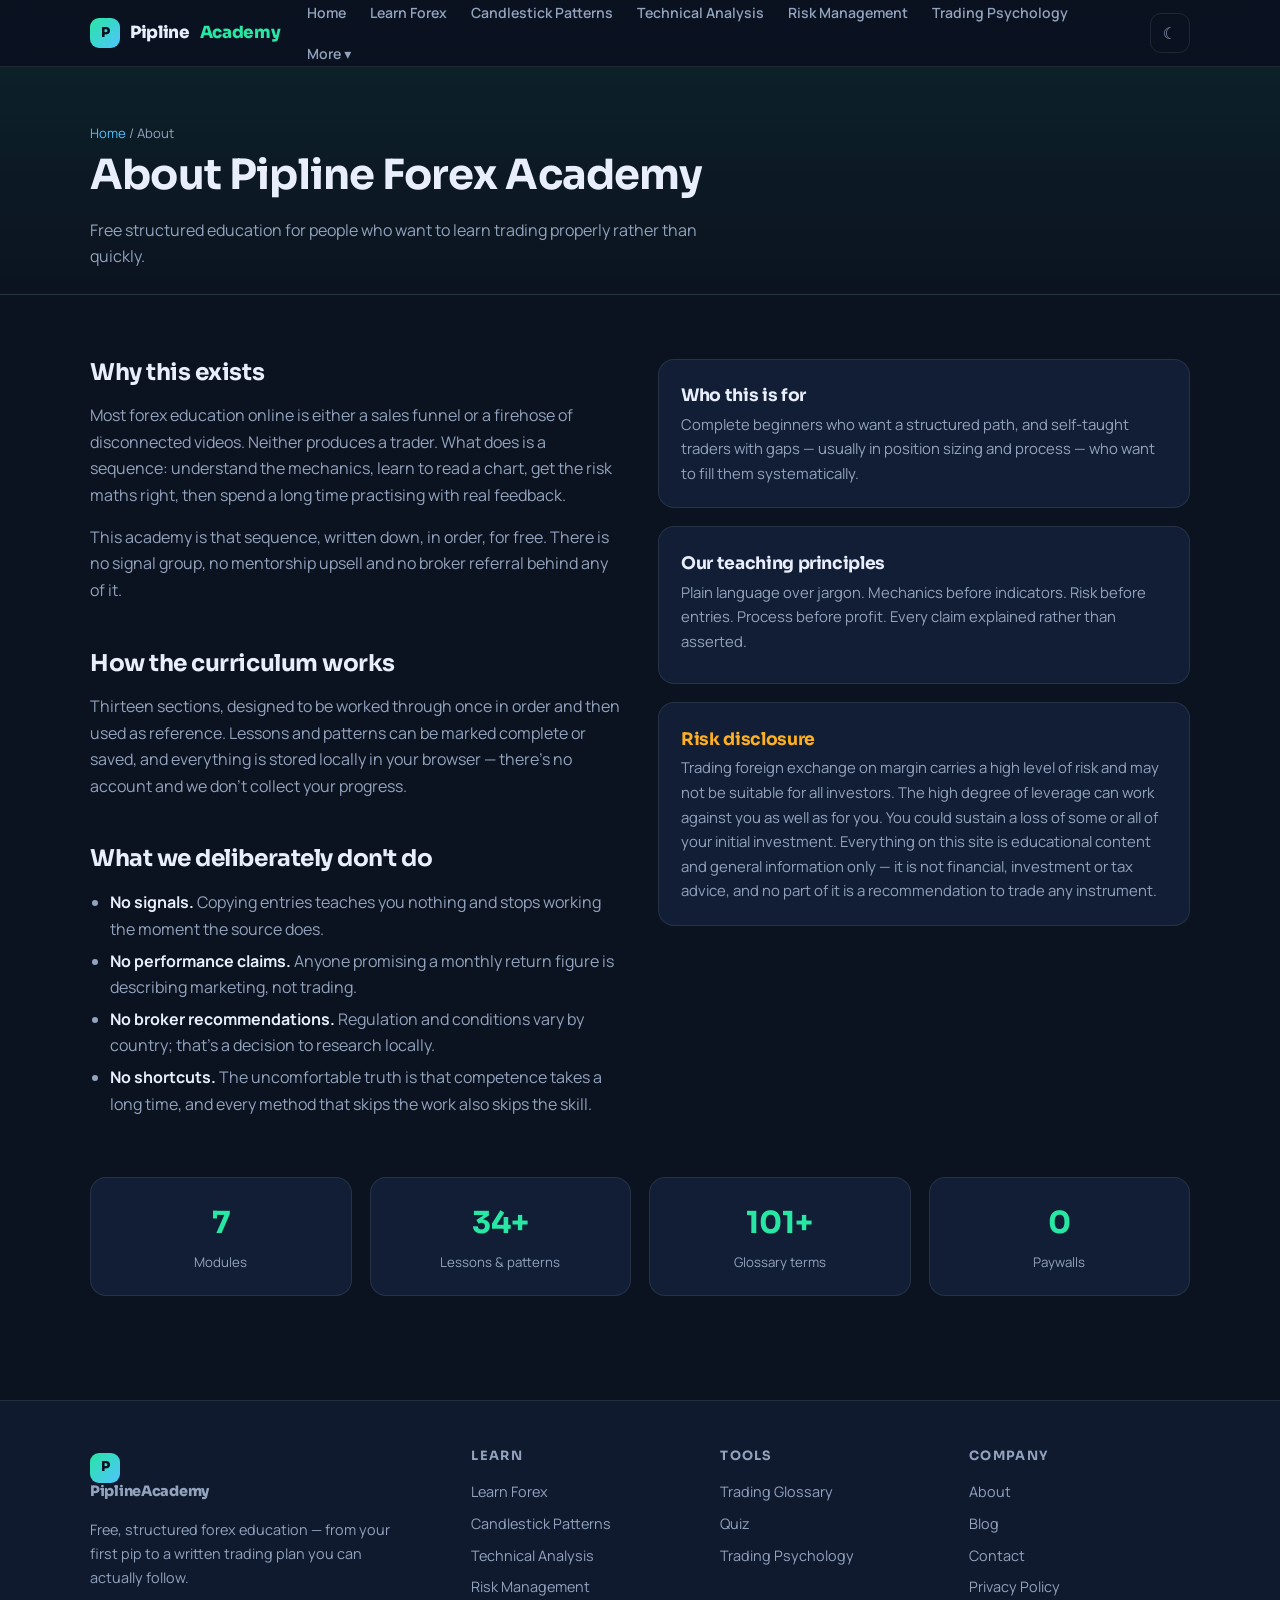
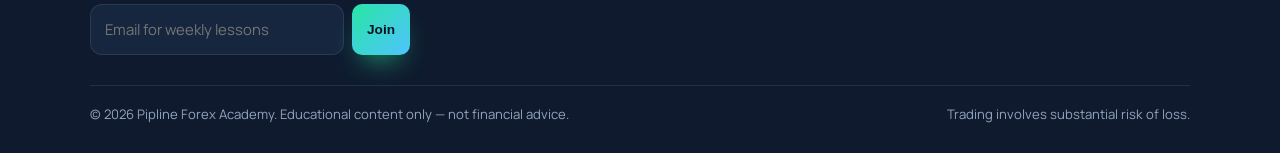
==== commit ba8905ac: "Update about.html" ====
--- a/about.html
+++ b/about.html
@@ -106,7 +106,7 @@
     </div>
 
     <div class="grid g4 reveal" style="margin-top:44px">
-      <div class="stat"><b data-count="13">0</b><span>Modules</span></div>
+      <div class="stat"><b data-count="12">0</b><span>Modules</span></div>
       <div class="stat"><b data-count="60" data-suffix="+">0</b><span>Lessons &amp; patterns</span></div>
       <div class="stat"><b data-count="180" data-suffix="+">0</b><span>Glossary terms</span></div>
       <div class="stat"><b data-count="0">0</b><span>Paywalls</span></div>
